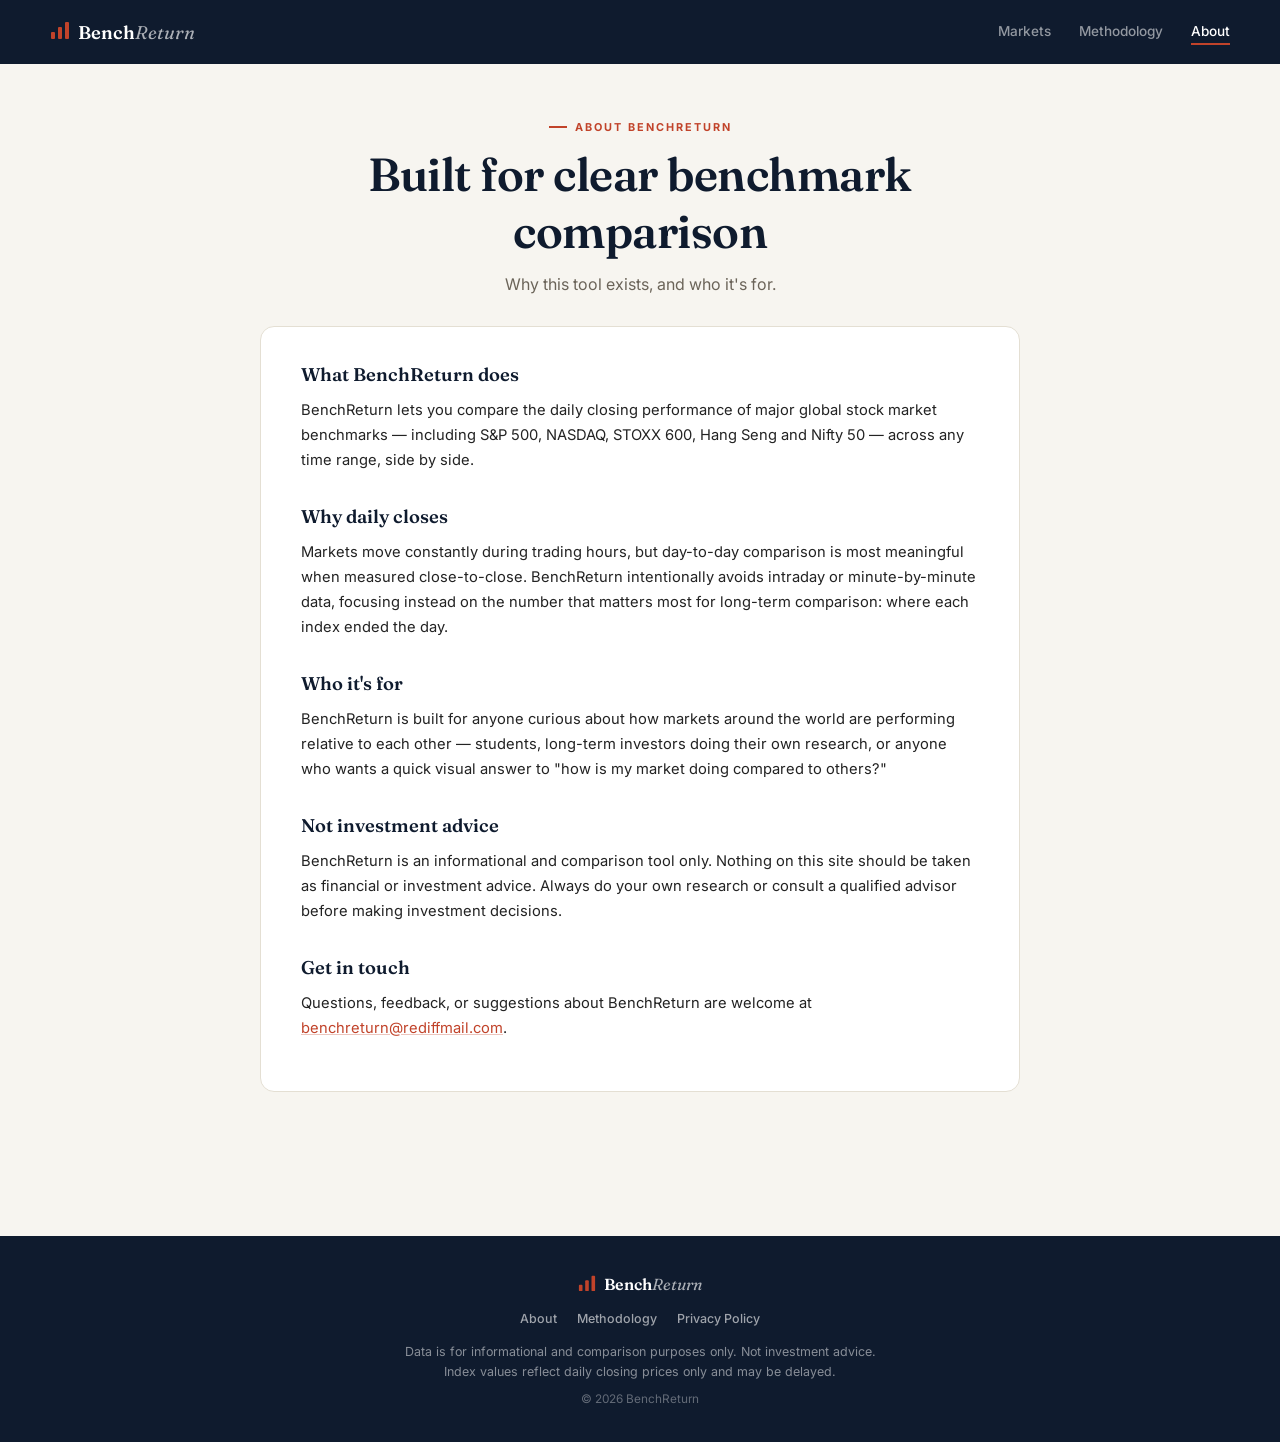
==== about.html @ 098706b5 "Add files via upload" ====
﻿<!DOCTYPE html>
<html lang="en">
<head>
<meta charset="UTF-8">
<meta name="viewport" content="width=device-width, initial-scale=1.0">
<title>About · BenchReturn</title>
<meta name="description" content="Learn about BenchReturn — a free tool for comparing daily benchmark index returns across global stock markets, including S&P 500, NASDAQ, STOXX 600, Hang Seng, and Nifty 50.">
<link rel="preconnect" href="https://fonts.googleapis.com">
<link rel="preconnect" href="https://fonts.gstatic.com" crossorigin>
<link href="https://fonts.googleapis.com/css2?family=Fraunces:opsz,wght@9..144,400;9..144,500;9..144,600;9..144,700&family=Inter:wght@400;500;600;700&display=swap" rel="stylesheet">
<link rel="stylesheet" href="assets/css/styles.css">
</head>
<body>

<header class="site-header">
  <div class="header-inner">
    <a href="index.html" class="logo">
        <span class="logo-mark">
        <svg width="20" height="20" viewBox="0 0 20 20" fill="none" xmlns="http://www.w3.org/2000/svg">
          <rect x="1" y="12" width="4" height="7" rx="1" fill="currentColor"/>
          <rect x="8" y="7" width="4" height="12" rx="1" fill="currentColor"/>
          <rect x="15" y="2" width="4" height="17" rx="1" fill="currentColor"/>
        </svg>
      </span>
      <span class="logo-text">Bench<em>Return</em></span>
    </a>
    <nav class="header-nav">
      <a href="index.html" class="nav-link">Markets</a>
      <a href="methodology.html" class="nav-link">Methodology</a>
      <a href="about.html" class="nav-link active">About</a>
    </nav>
  </div>
</header>

<main>

  <section class="page-intro legal-intro">
    <p class="eyebrow">About BenchReturn</p>
    <h1 class="page-title">Built for clear benchmark comparison</h1>
    <p class="page-sub">Why this tool exists, and who it's for.</p>
  </section>

  <section class="legal-content">

    <h2>What BenchReturn does</h2>
    <p>BenchReturn lets you compare the daily closing performance of major global stock market benchmarks — including S&amp;P 500, NASDAQ, STOXX 600, Hang Seng and Nifty 50 — across any time range, side by side.</p>

    <h2>Why daily closes</h2>
    <p>Markets move constantly during trading hours, but day-to-day comparison is most meaningful when measured close-to-close. BenchReturn intentionally avoids intraday or minute-by-minute data, focusing instead on the number that matters most for long-term comparison: where each index ended the day.</p>

    <h2>Who it's for</h2>
    <p>BenchReturn is built for anyone curious about how markets around the world are performing relative to each other — students, long-term investors doing their own research, or anyone who wants a quick visual answer to "how is my market doing compared to others?"</p>

    <h2>Not investment advice</h2>
    <p>BenchReturn is an informational and comparison tool only. Nothing on this site should be taken as financial or investment advice. Always do your own research or consult a qualified advisor before making investment decisions.</p>

<h2>Get in touch</h2>
    <p>Questions, feedback, or suggestions about BenchReturn are welcome at <a href="mailto:benchreturn@rediffmail.com">benchreturn@rediffmail.com</a>.</p>

  </section>

</main>

<footer class="site-footer">
  <div class="footer-inner">
    <div class="footer-brand">
      <span class="logo-mark">
        <svg width="18" height="18" viewBox="0 0 20 20" fill="none" xmlns="http://www.w3.org/2000/svg">
          <rect x="1" y="12" width="4" height="7" rx="1" fill="currentColor"/>
          <rect x="8" y="7" width="4" height="12" rx="1" fill="currentColor"/>
          <rect x="15" y="2" width="4" height="17" rx="1" fill="currentColor"/>
        </svg>
      </span>
      <span class="logo-text">Bench<em>Return</em></span>
    </div>
    <nav class="footer-nav">
      <a href="about.html">About</a>
      <a href="methodology.html">Methodology</a>
      <a href="privacy-policy.html">Privacy Policy</a>
    </nav>
    <p class="footer-disclaimer">Data is for informational and comparison purposes only. Not investment advice. Index values reflect daily closing prices only and may be delayed.</p>
    <p class="footer-copy">&copy; 2026 BenchReturn</p>
  </div>
</footer>

</body>
</html>
---- assets/css/styles.css ----
﻿/* ════════════════════════════════════
   INDEXWATCH — GLOBAL MARKET COMPARISON
   Design tokens
════════════════════════════════════ */

:root {
  /* Color */
  --navy:        #0F1B2E;
  --navy-soft:   #1B2D47;
  --cream:       #F7F5F0;
  --paper:       #FFFFFF;
  --border:      #E4DFD3;
  --ink:         #232323;
  --muted:       #6B6459;

  /* Index colors */
  --c-nifty:     #2E86AB;
  --c-sp500:     #C1432A;
  --c-nasdaq:    #3D5A80;
  --c-shanghai:  #B8860B;
  --c-dax:       #5C7A5C;

  /* Signal */
  --gain:        #1A7A4C;
  --loss:        #B8312F;

  --ease: cubic-bezier(0.4, 0, 0.2, 1);
}

* { box-sizing: border-box; }

html { scroll-behavior: smooth; }

body {
  margin: 0;
  background: var(--cream);
  color: var(--ink);
  font-family: 'Inter', sans-serif;
  -webkit-font-smoothing: antialiased;
   overflow-x: hidden;
}

a { color: inherit; text-decoration: none; }

:focus-visible {
  outline: 2px solid var(--c-nifty);
  outline-offset: 2px;
}

@media (prefers-reduced-motion: reduce) {
  *, *::before, *::after {
    animation-duration: 0.001ms !important;
    transition-duration: 0.001ms !important;
  }
}

/* ── Header ── */
.site-header {
  background: var(--navy);
  padding: 0 24px;
  position: relative;
}

@media (max-width: 640px) {
  .site-header {
    position: relative;
  }
}

.header-inner {
  max-width: 1180px;
  margin: 0 auto;
  display: flex;
  align-items: center;
  justify-content: space-between;
  height: 64px;
}

.logo {
  display: flex;
  align-items: center;
  gap: 8px;
  font-family: 'Fraunces', serif;
  font-size: 1.15rem;
  font-weight: 600;
  color: var(--paper);
}

.logo-mark {
  color: var(--c-sp500);
  font-size: 1.3rem;
}

.logo-text em {
  font-style: italic;
  font-weight: 400;
  color: rgba(255,255,255,0.65);
}

.header-nav {
  display: flex;
  gap: 28px;
}

.nav-link {
  font-size: 0.85rem;
  font-weight: 500;
  color: rgba(255,255,255,0.55);
  padding: 4px 0;
  border-bottom: 2px solid transparent;
  transition: color 0.2s var(--ease);
}

.nav-link:hover { color: rgba(255,255,255,0.85); }

.nav-link.active {
  color: var(--paper);
  border-bottom-color: var(--c-sp500);
}

.hamburger-btn {
  display: none;
  flex-direction: column;
  justify-content: center;
  gap: 5px;
  width: 32px;
  height: 32px;
  padding: 0;
  background: none;
  border: none;
  cursor: pointer;
}

.hamburger-bar {
  display: block;
  width: 100%;
  height: 2px;
  background: var(--paper);
  border-radius: 2px;
}

@media (max-width: 640px) {
  .header-nav {
    display: none;
    position: absolute;
    top: 64px;
    left: 0;
    right: 0;
    flex-direction: column;
    gap: 0;
    background: var(--navy);
    border-top: 1px solid rgba(255,255,255,0.1);
    box-shadow: 0 8px 20px rgba(15,27,46,0.25);
    z-index: 20;
  }

  .header-nav.open {
    display: flex;
  }

  .header-nav .nav-link {
    padding: 14px 24px;
    border-bottom: 1px solid rgba(255,255,255,0.08);
  }

  .header-nav .nav-link.active {
    border-left: 3px solid var(--c-sp500);
    padding-left: 21px;
  }

  .hamburger-btn {
    display: flex;
  }
}

/* ── Page intro ── */
main {
  max-width: 1180px;
  margin: 0 auto;
  padding: 0 24px 64px;
}

.page-intro {
  padding: 48px 0 28px;
}

.eyebrow {
  display: inline-flex;
  align-items: center;
  gap: 8px;
  font-size: 0.68rem;
  font-weight: 700;
  letter-spacing: 2px;
  text-transform: uppercase;
  color: var(--c-sp500);
  margin: 0 0 12px;
}

.eyebrow::before {
  content: '';
  width: 18px;
  height: 2px;
  background: var(--c-sp500);
}

.page-title {
  font-family: 'Fraunces', serif;
  font-size: clamp(2rem, 5vw, 2.9rem);
  font-weight: 600;
  letter-spacing: -0.5px;
  margin: 0 0 12px;
  color: var(--navy);
}

.page-subtitle {
  font-family: 'Fraunces', serif;
  font-size: clamp(1.2rem, 5vw, 0.9rem);
  font-weight: 500;
  letter-spacing: -0.4px;
  margin: 0 0 12px;
  color: var(--navy);
}

.page-sub {
  font-size: 1rem;
  color: var(--muted);
  max-width: 560px;
  line-height: 1.6;
  margin: 0;
}

/* ── Range selector bar ── */
.custom-range-panel {
  position: sticky;
  top: 104px;
  z-index: 15;
}

.range-bar {
  position: sticky;
  top: 0;
  z-index: 11;
  background: var(--paper);
  border: 1.5px solid var(--border);
  border-radius: 14px;
  padding: 18px 20px;
  margin-bottom: 0px;
  box-shadow: 0 4px 20px rgba(15,27,46,0.06);
  display: grid;
  grid-template-columns: 1fr auto;
  column-gap: 16px;
}

.range-bar-inner {
  display: flex;
  gap: 8px;
  flex-wrap: wrap;
  grid-column: 1;
  grid-row: 1;
}

.range-btn {
  font-family: 'Inter', sans-serif;
  font-size: 0.82rem;
  font-weight: 600;
  color: var(--muted);
  background: var(--cream);
  border: 1.5px solid var(--border);
  border-radius: 8px;
  padding: 8px 14px;
  cursor: pointer;
  transition: all 0.18s var(--ease);
}

.range-btn:hover {
  border-color: var(--c-nifty);
  color: var(--navy);
}

.range-btn.active {
  background: var(--navy);
  border-color: var(--navy);
  color: var(--paper);
}



@media (max-width: 640px) {
  .range-btn-custom { margin-left: 0; }
}

.custom-range-panel {
  display: flex;
  gap: 14px;
  align-items: end;
  flex-wrap: wrap;
  margin: 0 auto;
  margin-bottom: 28px;
  padding: 14px 20px;
  border-top: 1px solid var(--border);
  max-width: 1180px;
  background: var(--paper);
  border-left: 1.5px solid var(--border);
  border-right: 1.5px solid var(--border);
  border-bottom: 1.5px solid var(--border);
  border-radius: 14px;
}

.custom-range-panel[hidden] {
  display: none;
}

.custom-range-panel label {
  display: flex;
  flex-direction: column;
  gap: 4px;
  font-size: 0.78rem;
  color: var(--muted);
  font-weight: 500;
}

.custom-range-panel input[type="date"] {
  font-family: 'Inter', sans-serif;
  padding: 7px 10px;
  border: 1.5px solid var(--border);
  border-radius: 6px;
  font-size: 0.85rem;
}

.custom-range-panel input[type="date"]:disabled,
.apply-btn:disabled {
  opacity: 0.4;
  cursor: not-allowed;
  pointer-events: none;
}

.apply-btn {
  background: var(--c-sp500);
  color: var(--paper);
  border: none;
  border-radius: 6px;
  padding: 8px 18px;
  font-size: 0.82rem;
  font-weight: 600;
  cursor: pointer;
  transition: opacity 0.18s var(--ease);
}

.apply-btn:hover { opacity: 0.88; }

.range-context {
  grid-column: 1;
  margin: 14px 0 0;
  font-size: 0.78rem;
  color: var(--muted);
}

.last-updated-inline {
  font-size: 0.76rem;
  color: var(--muted);
  text-align: right;
  align-self: start;
  margin: 0;
  grid-column: 2;
  grid-row: 1;
}

.last-updated-inline strong {
  color: var(--navy);
  font-weight: 600;
}

.last-updated-note {
  opacity: 0.65;
}

/* ── Data grid: table + chart ── */
.data-grid {
  display: grid;
  grid-template-columns: minmax(280px, 38%) 1fr;
  gap: 20px;
  align-items: start;
}

@media (max-width: 900px) {
  .data-grid {
    grid-template-columns: 1fr;
  }
}

.panel {
  background: var(--paper);
  border: 1.5px solid var(--border);
  border-radius: 14px;
  padding: 24px;
}

.panel-title {
  font-family: 'Fraunces', serif;
  font-size: 1.1rem;
  font-weight: 600;
  color: var(--navy);
  margin: 0 0 16px;
}

/* ── Return table ── */
.return-table {
  width: 100%;
  border-collapse: collapse;
  font-size: 0.92rem;
}

.return-table th {
  text-align: left;
  font-size: 0.66rem;
  font-weight: 700;
  letter-spacing: 1.5px;
  text-transform: uppercase;
  color: var(--muted);
  padding: 0 0 10px;
  border-bottom: 1.5px solid var(--border);
}

.return-table .rt-return { text-align: right; }

.return-table td {
  padding: 13px 0;
  border-bottom: 1px solid var(--border);
  transition: opacity 0.25s var(--ease);
}

.return-table tbody tr:last-child td { border-bottom: none; }

.rt-market-cell {
  display: flex;
  align-items: center;
  gap: 10px;
  font-weight: 600;
  color: var(--ink);
}

.rt-dot {
  width: 9px;
  height: 9px;
  border-radius: 50%;
  flex-shrink: 0;
}

.rt-return-cell {
  text-align: right;
  font-variant-numeric: tabular-nums;
  font-weight: 700;
  font-size: 0.98rem;
}

.rt-return-cell.gain { color: var(--gain); }
.rt-return-cell.loss { color: var(--loss); }

.table-fade {
  opacity: 0;
}

/* ── Best performers ── */
.best-performer {
  margin-top: 26px;
  padding-top: 22px;
  border-top: 1.5px solid var(--border);
}

.bp-title {
  font-size: 0.7rem;
  font-weight: 700;
  letter-spacing: 1.5px;
  text-transform: uppercase;
  color: var(--muted);
  margin: 0 0 14px;
}

.bp-list {
  list-style: none;
  margin: 0;
  padding: 0;
  display: flex;
  flex-direction: column;
  gap: 10px;
}

.bp-list li {
  display: flex;
  align-items: center;
  gap: 10px;
  font-size: 0.88rem;
  font-variant-numeric: tabular-nums;
}

.bp-rank {
  font-family: 'Fraunces', serif;
  font-weight: 600;
  font-size: 0.95rem;
  color: var(--border);
  width: 18px;
  flex-shrink: 0;
}

.bp-list li:first-child .bp-rank { color: var(--c-sp500); }

.bp-dot {
  width: 8px;
  height: 8px;
  border-radius: 50%;
  flex-shrink: 0;
}

.bp-name {
  flex: 1;
  font-weight: 500;
}

.bp-value {
  font-weight: 700;
}

.bp-value.gain { color: var(--gain); }
.bp-value.loss { color: var(--loss); }

/* ── Chart panel ── */
.chart-panel-head {
  display: flex;
  align-items: center;
  justify-content: space-between;
  flex-wrap: wrap;
  gap: 12px;
  margin-bottom: 4px;
}

.chart-mode-toggle {
  display: flex;
  gap: 4px;
  background: var(--cream);
  border-radius: 8px;
  padding: 3px;
}

.mode-btn {
  font-family: 'Inter', sans-serif;
  font-size: 0.75rem;
  font-weight: 600;
  color: var(--muted);
  background: transparent;
  border: none;
  border-radius: 6px;
  padding: 6px 12px;
  cursor: pointer;
  transition: all 0.18s var(--ease);
}

.mode-btn.active {
  background: var(--paper);
  color: var(--navy);
  box-shadow: 0 1px 4px rgba(15,27,46,0.12);
}

/* ── Index picker checkboxes ── */
.index-picker {
  display: flex;
  flex-wrap: wrap;
  gap: 10px;
  border: none;
  margin: 16px 0 20px;
  padding: 0;
}

.index-picker legend {
  width: 100%;
  font-size: 0.7rem;
  font-weight: 700;
  letter-spacing: 1px;
  text-transform: uppercase;
  color: var(--muted);
  margin-bottom: 10px;
  padding: 0;
}

.idx-chip {
  display: flex;
  align-items: center;
  gap: 7px;
  font-size: 0.82rem;
  font-weight: 600;
  padding: 7px 13px 7px 10px;
  border-radius: 20px;
  border: 1.5px solid var(--border);
  background: var(--cream);
  cursor: pointer;
  transition: all 0.18s var(--ease);
  user-select: none;
}

.idx-chip input {
  position: absolute;
  opacity: 0;
  pointer-events: none;
}

.idx-chip .idx-dot {
  width: 9px;
  height: 9px;
  border-radius: 50%;
  flex-shrink: 0;
  opacity: 0.35;
  transition: opacity 0.18s var(--ease);
}

.idx-chip.checked {
  border-color: currentColor;
  background: var(--paper);
}

.idx-chip.checked .idx-dot { opacity: 1; }

.idx-chip.disabled {
  opacity: 0.4;
  cursor: not-allowed;
}

/* ── Chart canvas ── */


.chart-wrap {
  position: relative;
  width: 100%;
  height: 360px;
  min-height: 260px;
  display: block;          /* ← prevents flex/grid collapsing it */
}

#comparisonChart {
  max-width: 100%;
}

.chart-summary {
  margin-top: 20px;
  padding-top: 16px;
  border-top: 1.5px solid var(--border);
}

.chart-summary p {
  font-size: 0.86rem;
  line-height: 1.6;
  color: var(--ink);
  margin: 0 0 8px;
}

.chart-summary p:last-child {
  margin-bottom: 0;
  color: var(--muted);
}

.chart-summary-caveat {
  font-size: 0.8rem;
  font-style: italic;
  color: var(--muted);
  padding-bottom: 10px;
  margin-bottom: 12px !important;
  border-bottom: 1px dashed var(--border);
}

/* ── Explainer ── */
.explainer {
  margin-top: 32px;
  padding: 20px 24px;
  background: var(--paper);
  border: 1.5px solid var(--border);
  border-radius: 14px;
}

.explainer p {
  margin: 0;
  font-size: 0.84rem;
  color: var(--muted);
  line-height: 1.7;
}

.explainer strong { color: var(--navy); }

/* ── Footer ── */
.site-footer {
  background: var(--navy);
  padding: 36px 24px;
  margin-top: 40px;
}

.footer-inner {
  max-width: 1180px;
  margin: 0 auto;
  text-align: center;
}

.footer-brand {
  display: inline-flex;
  align-items: center;
  gap: 8px;
  font-family: 'Fraunces', serif;
  font-size: 1rem;
  font-weight: 600;
  color: var(--paper);
  margin-bottom: 14px;
}

.footer-nav {
  display: flex;
  justify-content: center;
  gap: 20px;
  margin-bottom: 16px;
}

.footer-nav a {
  font-size: 0.78rem;
  font-weight: 500;
  color: rgba(255,255,255,0.6);
  transition: color 0.18s var(--ease);
}

.footer-nav a:hover {
  color: var(--paper);
}

.footer-disclaimer {
  font-size: 0.78rem;
  color: rgba(255,255,255,0.5);
  max-width: 480px;
  margin: 0 auto 10px;
  line-height: 1.6;
}

.footer-copy {
  font-size: 0.74rem;
  color: rgba(255,255,255,0.35);
  margin: 0;
}

/* ════════════════════════════════════
   PRIVACY POLICY
════════════════════════════════════ */

.legal-content {
  background: var(--paper);
  border: 1.5px solid var(--border);
  border-radius: 14px;
  padding: 36px 40px;
  margin: 0 auto 40px;
  max-width: 760px;
}

.legal-content h2 {
  font-family: 'Fraunces', serif;
  font-size: 1.15rem;
  font-weight: 600;
  color: var(--navy);
  margin: 32px 0 12px;
}

.legal-content h2:first-child {
  margin-top: 0;
}

.legal-content p {
  font-size: 0.92rem;
  line-height: 1.7;
  color: var(--ink);
  margin: 0 0 14px;
}

.legal-content ul {
  margin: 0 0 14px;
  padding-left: 22px;
}

.legal-content li {
  font-size: 0.92rem;
  line-height: 1.7;
  color: var(--ink);
  margin-bottom: 8px;
}

.legal-content a {
  color: var(--c-sp500);
  text-decoration: underline;
  text-decoration-color: rgba(193,67,42,0.3);
}

.legal-content a:hover {
  text-decoration-color: var(--c-sp500);
}

.legal-content strong {
  color: var(--navy);
  font-weight: 600;
}

.legal-intro {
  text-align: center;
  max-width: 760px;
  margin-left: auto;
  margin-right: auto;
}

.legal-intro .eyebrow {
  justify-content: center;
}

.legal-intro .page-sub {
  margin-left: auto;
  margin-right: auto;
}

/* ── Mobile tuning ── */

@media (max-width: 640px) {

  .page-intro {
    padding: 24px 0 18px;
  }

  .panel {
    padding: 16px;
  }


.range-bar {
    position: static;
    padding: 8px 10px;
    display: block;
  }

  .range-bar .range-btn {
    font-size: 0.72rem;
    padding: 5px 9px;
  }

  .range-bar .last-updated-inline {
    font-size: 0.68rem;
  }

  .range-bar .range-context {
    font-size: 0.7rem;
    margin-top: 8px;
  }

  .last-updated-inline {
    text-align: left;
    margin-top: 12px;
    margin-bottom: 12px;
  }

.custom-range-panel {
    display: flex;
    flex-direction: row;
    flex-wrap: wrap;
    align-items: center;
    gap: 6px;
    position: sticky;
    top: 0px;
    left: 0;
    right: 0;
    z-index: 15;
    background: var(--paper);
    padding: 6px 10px;
    margin: 0;
    border-bottom: 1.5px solid var(--border);
    box-shadow: 0 4px 12px rgba(15,27,46,0.08);
  }

  .custom-range-panel .range-btn-custom {
    font-size: .92rem;
    padding: 5px 9px;
  }

  .custom-range-panel label {
    font-size: 0.68rem;
    gap: 2px;
  }

  .custom-range-panel input[type="date"] {
    font-size: .75rem;
    padding: 4px 6px;
  }

  .apply-btn {
    font-size: .92rem;
    padding: 5px 10px;
  }

.chart-wrap {
  height: 380px;
  min-height: 380px;
  width: auto;
  margin-left: -40px;
  margin-right: -40px;
}

}

@media (max-height: 480px) and (orientation: landscape) {
  .range-bar {
    position: static;
    margin-bottom: 0;
  }

  .custom-range-panel {
    flex-direction: row;
    flex-wrap: wrap;
    align-items: end;
  }
  .custom-range-panel label,
  .apply-btn {
    width: auto;
  }

    main {
    display: grid;
    grid-template-columns: 42% 1fr;
    grid-template-areas:
      "intro   intro"
      "range   table"
      "custom  table"
      "chart   chart"
      "explain explain";
    gap: 16px;
  }

  .page-intro  { grid-area: intro; }
  .range-bar   { grid-area: range; }
  .custom-range-panel { grid-area: custom; position: static; }
  .data-grid   { display: contents; }   /* lets its children join main's grid */
  .table-panel { grid-area: table; max-width: none; margin: 0; }
  .chart-panel { grid-area: chart; }
  .explainer   { grid-area: explain; margin-top: 0; }

  .chart-wrap {
    height: 300px;
    min-height: 240px;
  }

.range-btn {
    font-size: 0.76rem;
    padding: 6px 10px;
  }

  .custom-range-panel input[type="date"] {
    font-size: 0.78rem;
    padding: 6px 8px;
  }

  .apply-btn {
    font-size: 0.76rem;
    padding: 6px 12px;
  }

  .return-table {
    font-size: 0.85rem;
  }
}
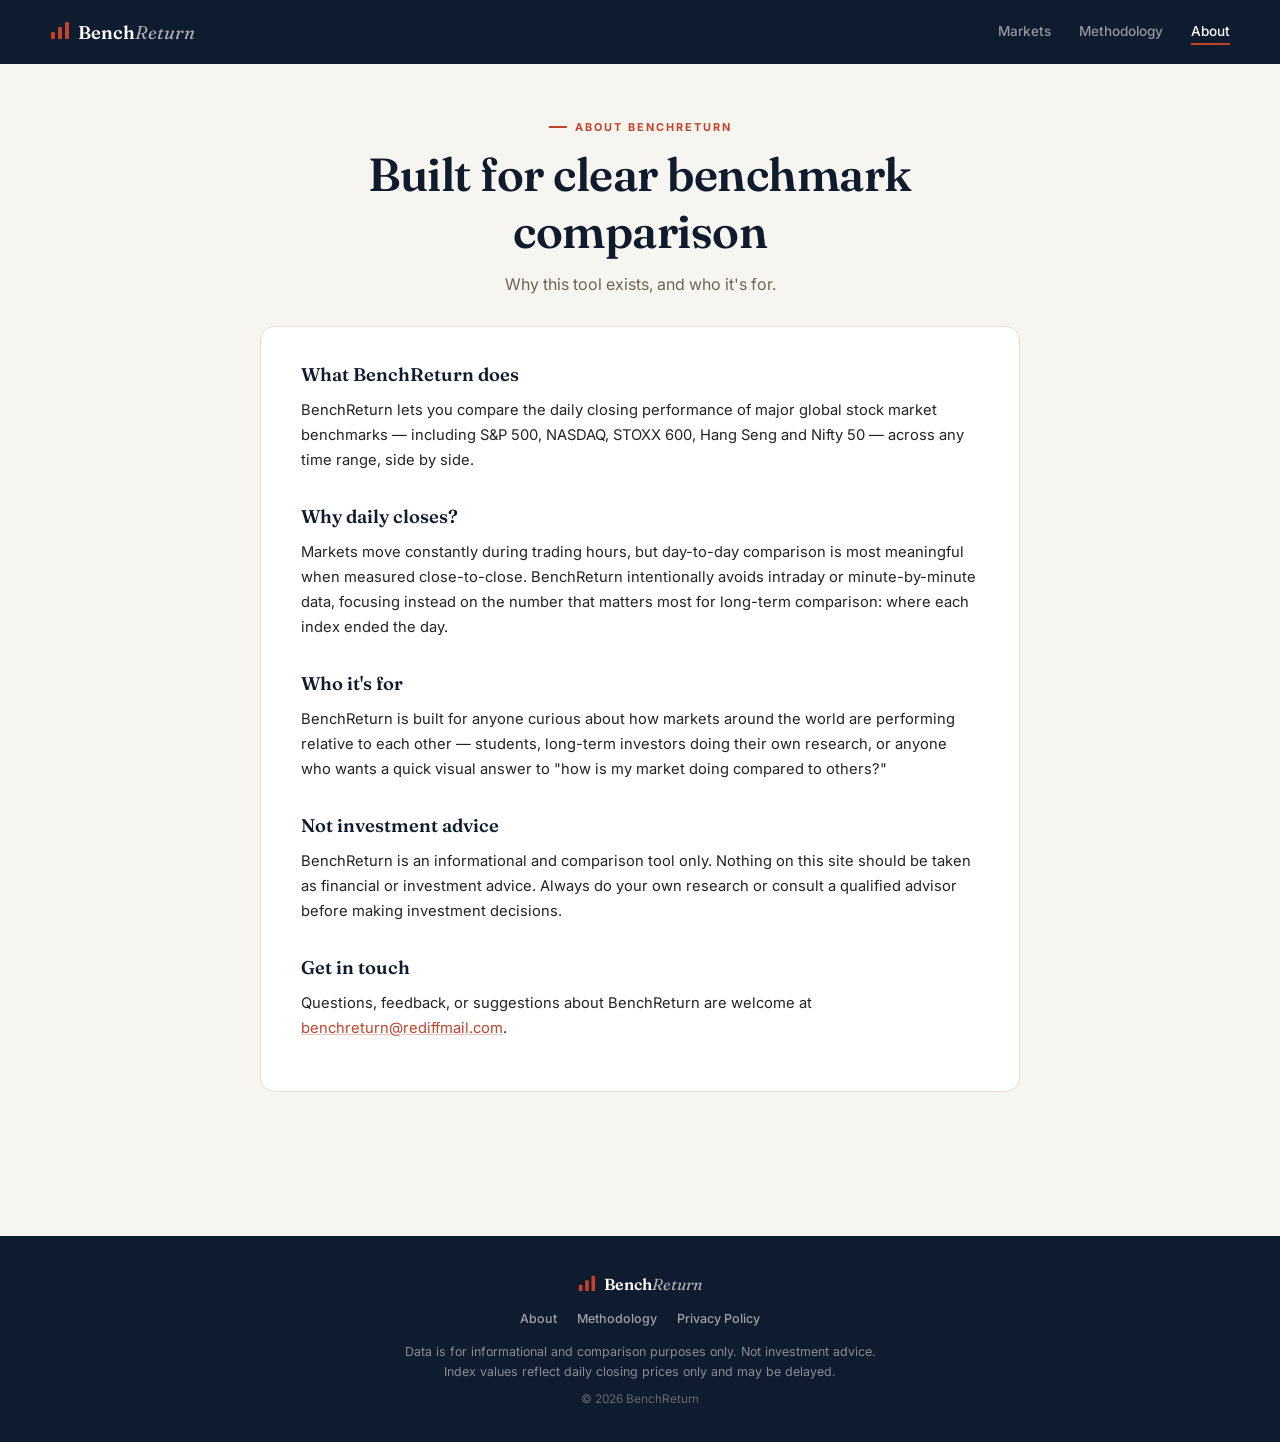
==== commit 13cb0cd2: "Update about.html" ====
--- a/about.html
+++ b/about.html
@@ -3,8 +3,21 @@
 <head>
 <meta charset="UTF-8">
 <meta name="viewport" content="width=device-width, initial-scale=1.0">
+
+<link rel="canonical" href="https://benchreturn.com/about.html">
+
+<link rel="icon" href="/favicon.ico" sizes="any">
+<link rel="apple-touch-icon" href="/apple-touch-icon.png">
+
 <title>About · BenchReturn</title>
 <meta name="description" content="Learn about BenchReturn — a free tool for comparing daily benchmark index returns across global stock markets, including S&P 500, NASDAQ, STOXX 600, Hang Seng, and Nifty 50.">
+
+<meta property="og:title" content="About · BenchReturn">
+<meta property="og:description" content="Learn about BenchReturn — a free tool for comparing daily benchmark index returns across global stock markets.">
+<meta property="og:image" content="https://benchreturn.com/og-image.png">
+<meta property="og:url" content="https://benchreturn.com/about.html">
+<meta property="og:type" content="website">
+
 <link rel="preconnect" href="https://fonts.googleapis.com">
 <link rel="preconnect" href="https://fonts.gstatic.com" crossorigin>
 <link href="https://fonts.googleapis.com/css2?family=Fraunces:opsz,wght@9..144,400;9..144,500;9..144,600;9..144,700&family=Inter:wght@400;500;600;700&display=swap" rel="stylesheet">
@@ -45,7 +58,7 @@
     <h2>What BenchReturn does</h2>
     <p>BenchReturn lets you compare the daily closing performance of major global stock market benchmarks — including S&amp;P 500, NASDAQ, STOXX 600, Hang Seng and Nifty 50 — across any time range, side by side.</p>
 
-    <h2>Why daily closes</h2>
+    <h2>Why daily closes?</h2>
     <p>Markets move constantly during trading hours, but day-to-day comparison is most meaningful when measured close-to-close. BenchReturn intentionally avoids intraday or minute-by-minute data, focusing instead on the number that matters most for long-term comparison: where each index ended the day.</p>
 
     <h2>Who it's for</h2>
@@ -84,4 +97,4 @@
 </footer>
 
 </body>
-</html>+</html>
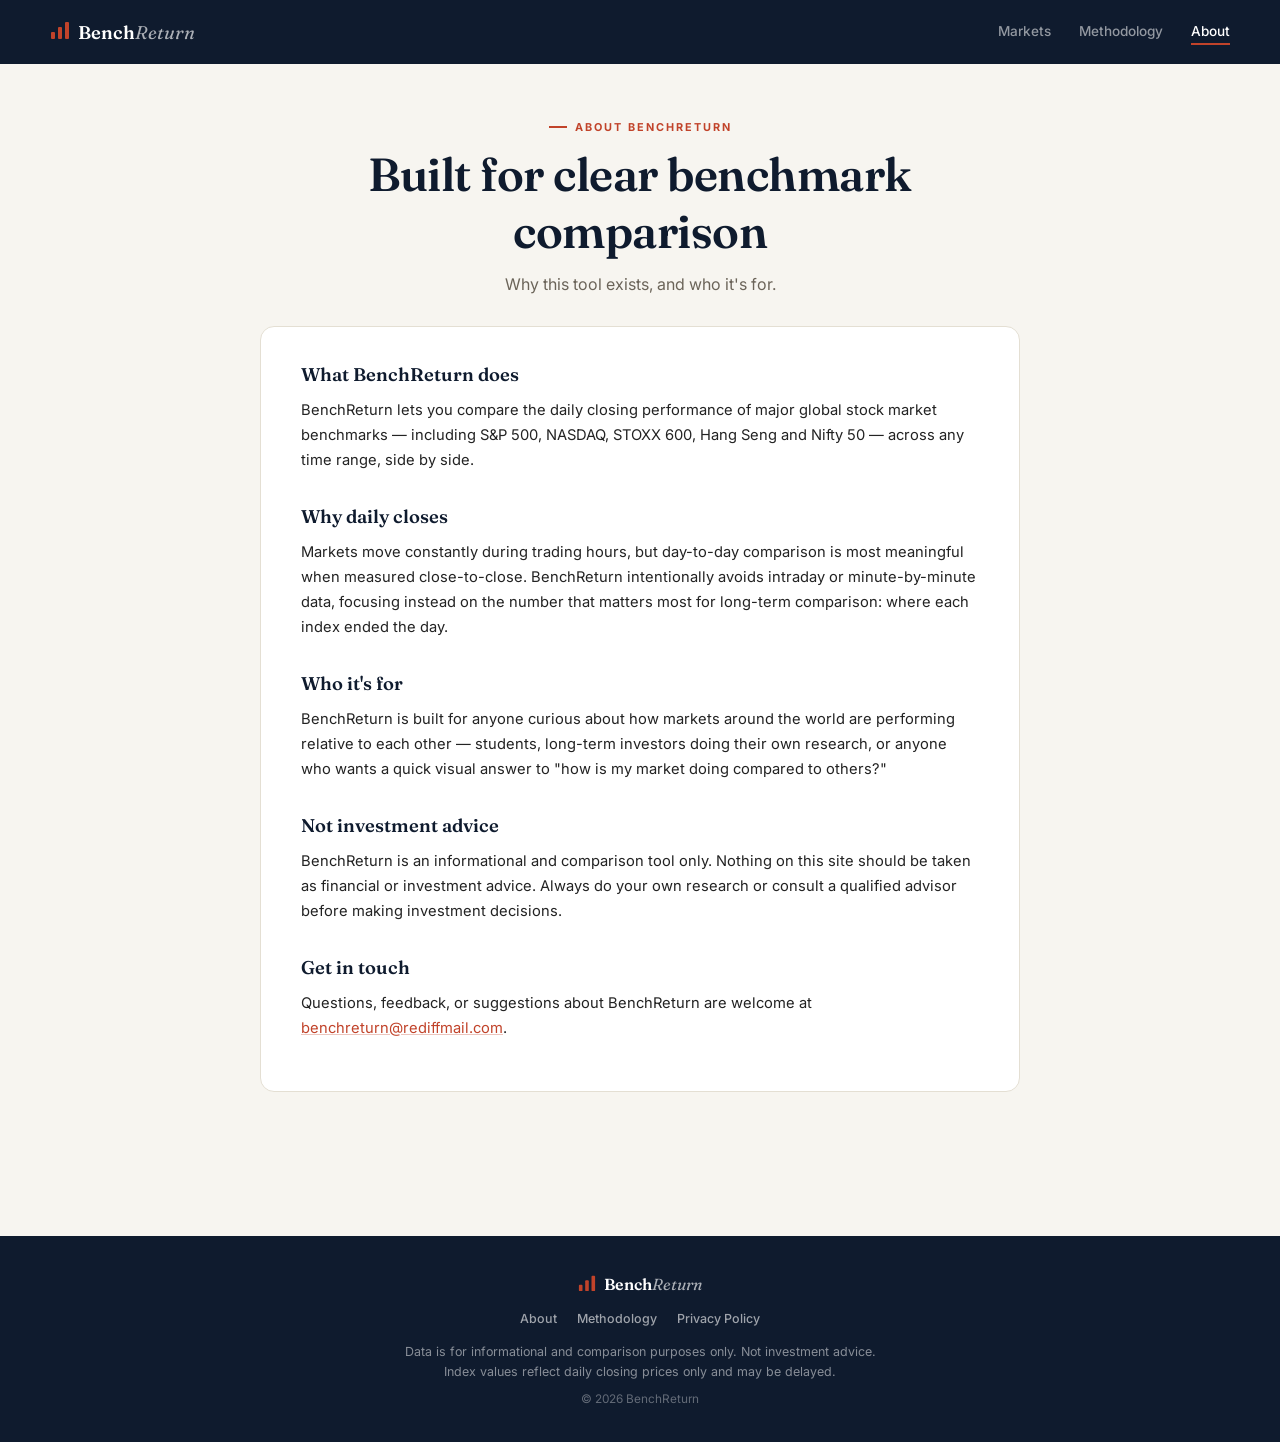
==== commit e09ed83d: "Update about.html" ====
--- a/about.html
+++ b/about.html
@@ -58,7 +58,7 @@
     <h2>What BenchReturn does</h2>
     <p>BenchReturn lets you compare the daily closing performance of major global stock market benchmarks — including S&amp;P 500, NASDAQ, STOXX 600, Hang Seng and Nifty 50 — across any time range, side by side.</p>
 
-    <h2>Why daily closes?</h2>
+    <h2>Why daily closes</h2>
     <p>Markets move constantly during trading hours, but day-to-day comparison is most meaningful when measured close-to-close. BenchReturn intentionally avoids intraday or minute-by-minute data, focusing instead on the number that matters most for long-term comparison: where each index ended the day.</p>
 
     <h2>Who it's for</h2>
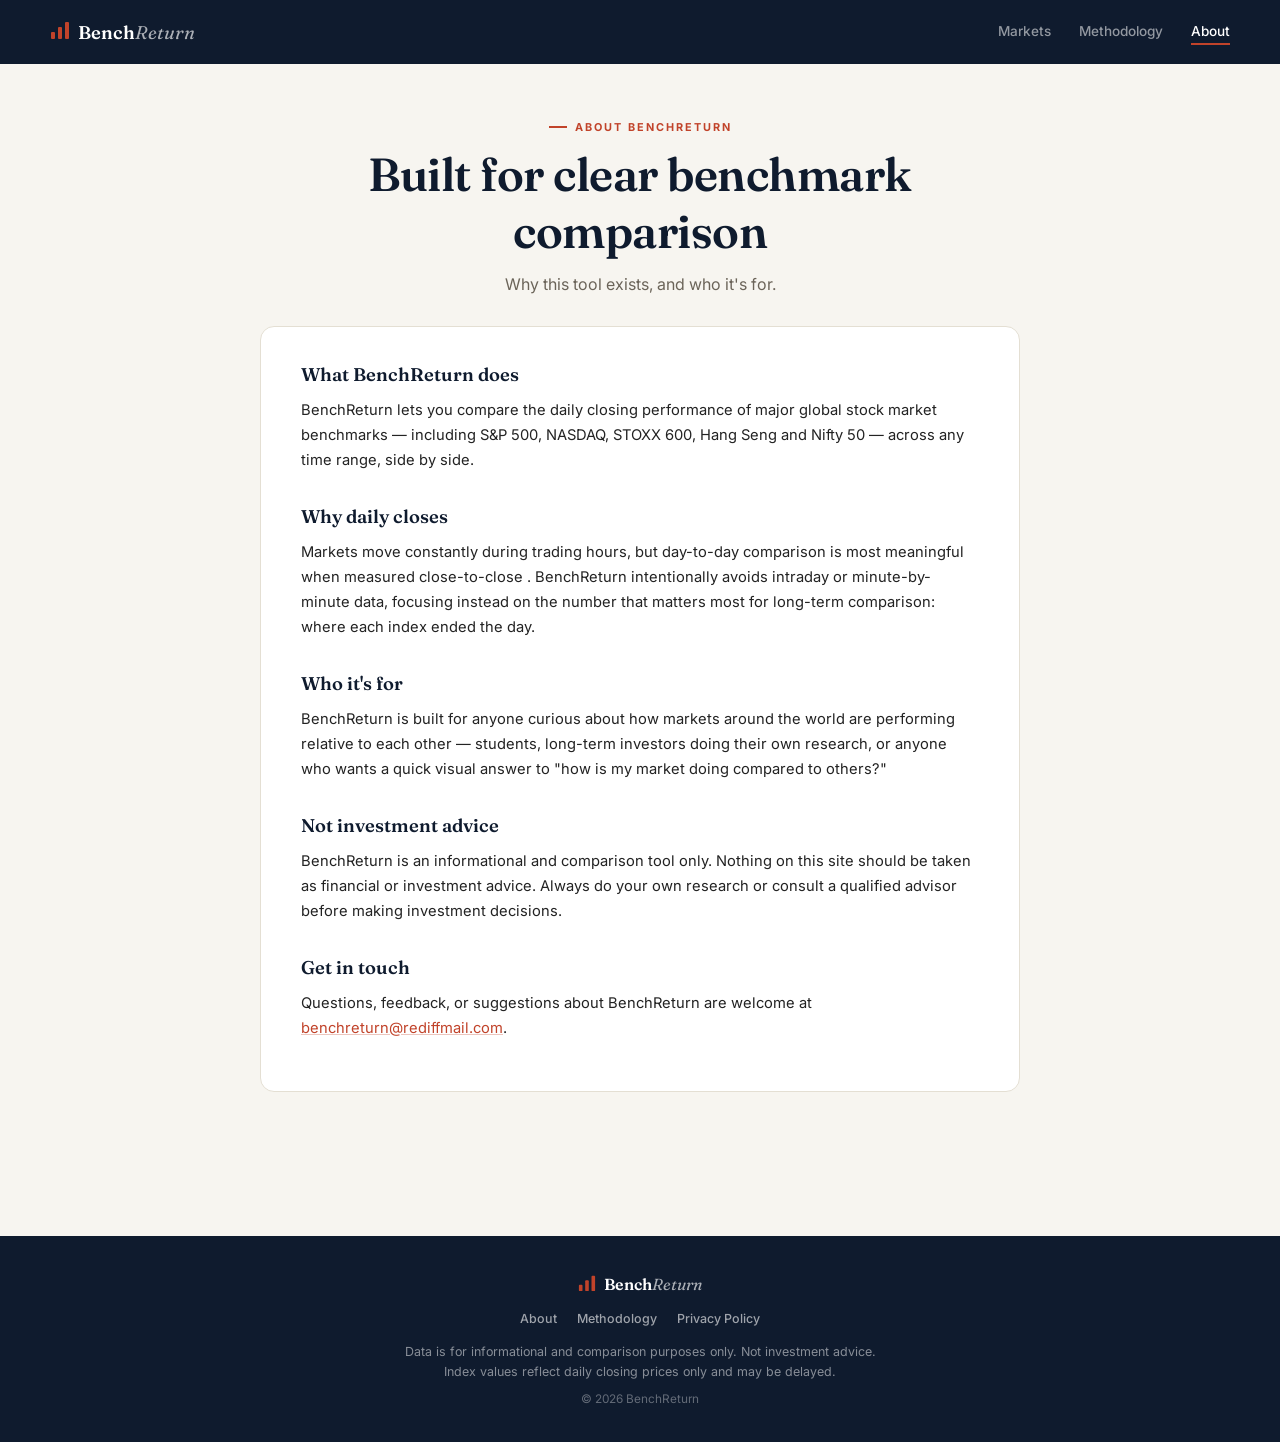
==== commit 875cef08: "Update about.html trigger job run" ====
--- a/about.html
+++ b/about.html
@@ -59,7 +59,7 @@
     <p>BenchReturn lets you compare the daily closing performance of major global stock market benchmarks — including S&amp;P 500, NASDAQ, STOXX 600, Hang Seng and Nifty 50 — across any time range, side by side.</p>
 
     <h2>Why daily closes</h2>
-    <p>Markets move constantly during trading hours, but day-to-day comparison is most meaningful when measured close-to-close. BenchReturn intentionally avoids intraday or minute-by-minute data, focusing instead on the number that matters most for long-term comparison: where each index ended the day.</p>
+    <p>Markets move constantly during trading hours, but day-to-day comparison is most meaningful when measured close-to-close . BenchReturn intentionally avoids intraday or minute-by-minute data, focusing instead on the number that matters most for long-term comparison: where each index ended the day.</p>
 
     <h2>Who it's for</h2>
     <p>BenchReturn is built for anyone curious about how markets around the world are performing relative to each other — students, long-term investors doing their own research, or anyone who wants a quick visual answer to "how is my market doing compared to others?"</p>
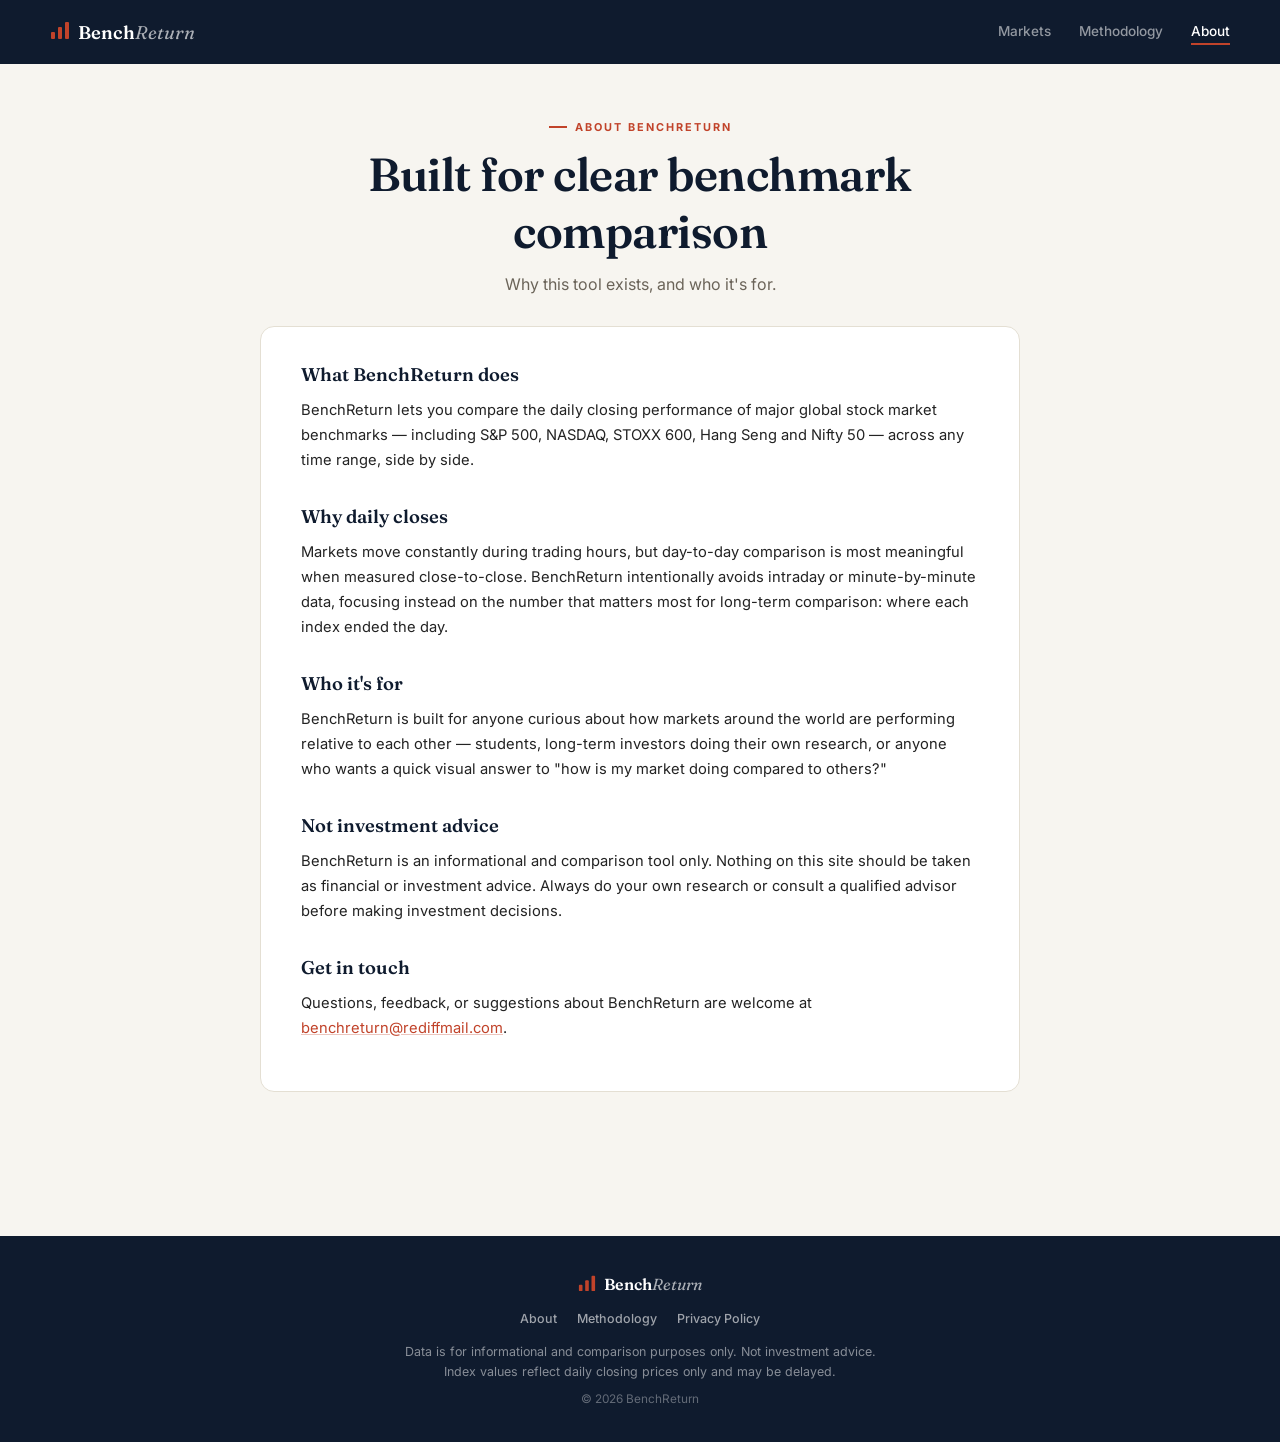
==== commit a6ff3bbc: "Update about.html" ====
--- a/about.html
+++ b/about.html
@@ -59,7 +59,7 @@
     <p>BenchReturn lets you compare the daily closing performance of major global stock market benchmarks — including S&amp;P 500, NASDAQ, STOXX 600, Hang Seng and Nifty 50 — across any time range, side by side.</p>
 
     <h2>Why daily closes</h2>
-    <p>Markets move constantly during trading hours, but day-to-day comparison is most meaningful when measured close-to-close . BenchReturn intentionally avoids intraday or minute-by-minute data, focusing instead on the number that matters most for long-term comparison: where each index ended the day.</p>
+    <p>Markets move constantly during trading hours, but day-to-day comparison is most meaningful when measured close-to-close. BenchReturn intentionally avoids intraday or minute-by-minute data, focusing instead on the number that matters most for long-term comparison: where each index ended the day.</p>
 
     <h2>Who it's for</h2>
     <p>BenchReturn is built for anyone curious about how markets around the world are performing relative to each other — students, long-term investors doing their own research, or anyone who wants a quick visual answer to "how is my market doing compared to others?"</p>
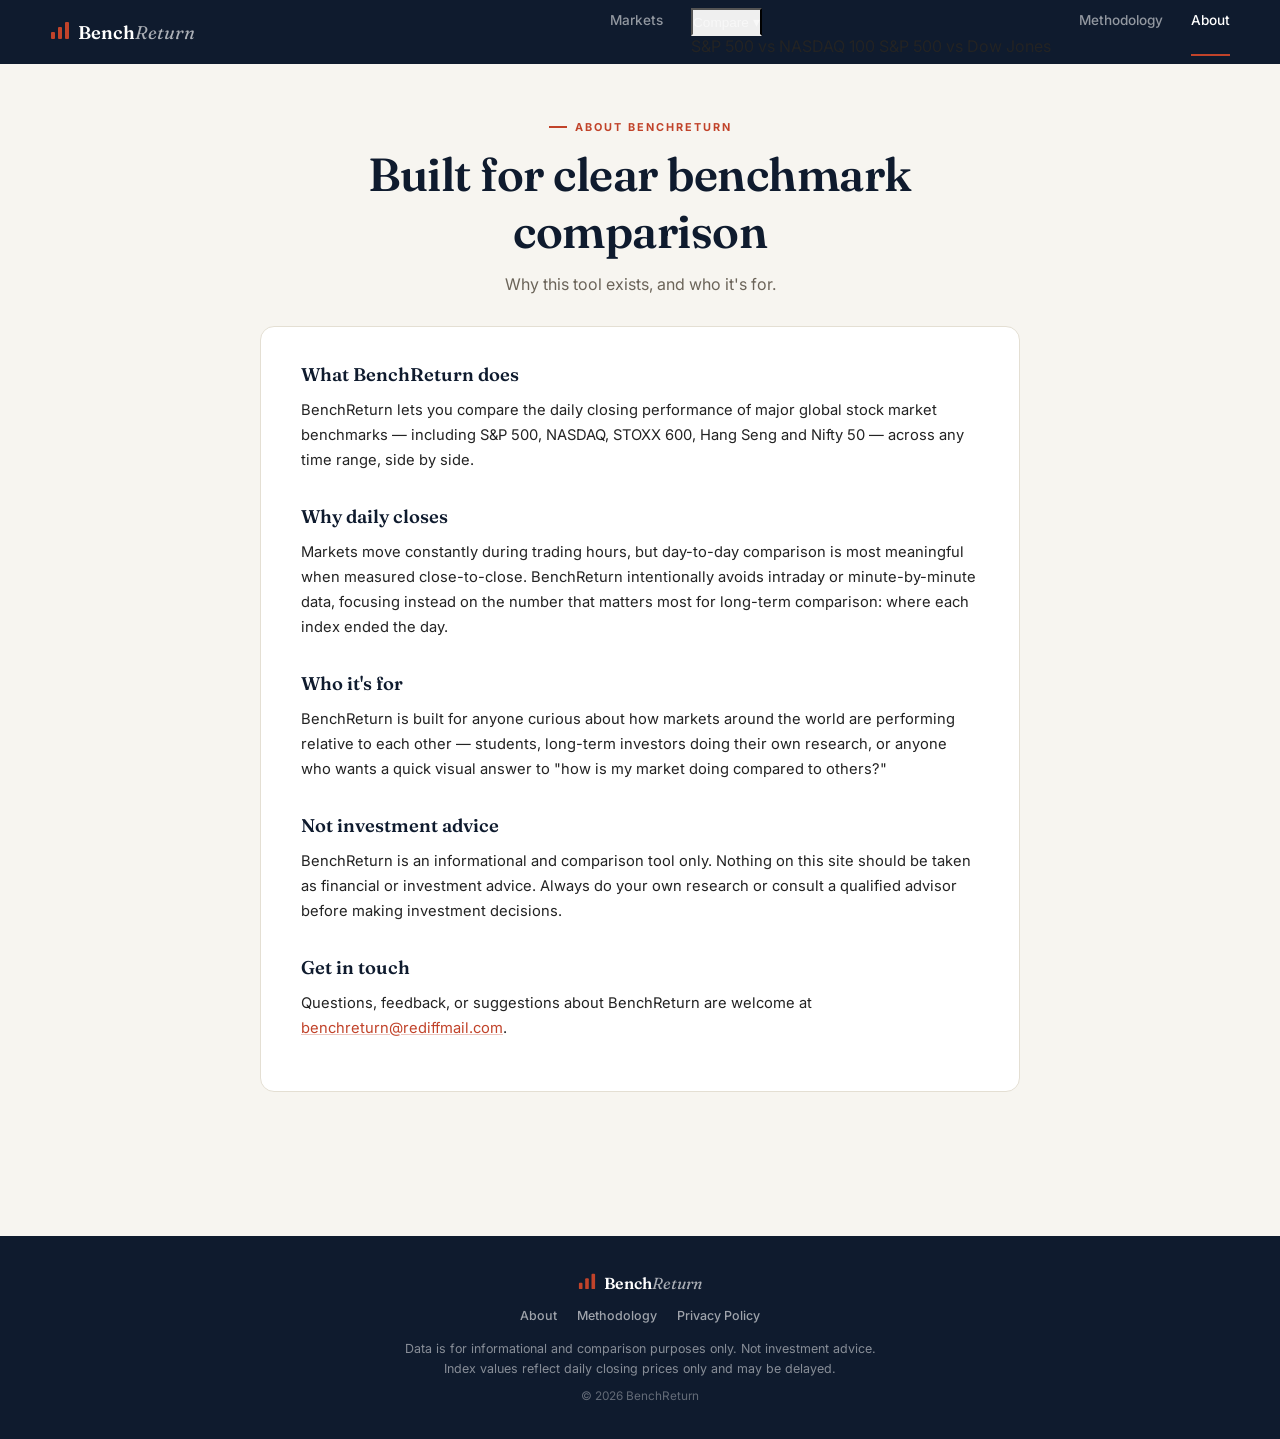
==== commit efd4a320: "Add files via upload" ====
--- a/about.html
+++ b/about.html
@@ -1,100 +1,169 @@
 ﻿<!DOCTYPE html>
 <html lang="en">
 <head>
-<meta charset="UTF-8">
-<meta name="viewport" content="width=device-width, initial-scale=1.0">
+  <meta charset="UTF-8" />
+  <meta name="viewport" content="width=device-width, initial-scale=1.0" />
 
-<link rel="canonical" href="https://benchreturn.com/about.html">
+  <link rel="canonical" href="https://benchreturn.com/about.html" />
 
-<link rel="icon" href="/favicon.ico" sizes="any">
-<link rel="apple-touch-icon" href="/apple-touch-icon.png">
+  <link rel="icon" href="/favicon.ico" sizes="any" />
+  <link rel="apple-touch-icon" href="/apple-touch-icon.png" />
 
-<title>About · BenchReturn</title>
-<meta name="description" content="Learn about BenchReturn — a free tool for comparing daily benchmark index returns across global stock markets, including S&P 500, NASDAQ, STOXX 600, Hang Seng, and Nifty 50.">
+  <title>About · BenchReturn</title>
+  <meta
+    name="description"
+    content="Learn about BenchReturn — a free tool for comparing daily benchmark index returns across global stock markets, including S&P 500, NASDAQ, STOXX 600, Hang Seng, and Nifty 50."
+  />
 
-<meta property="og:title" content="About · BenchReturn">
-<meta property="og:description" content="Learn about BenchReturn — a free tool for comparing daily benchmark index returns across global stock markets.">
-<meta property="og:image" content="https://benchreturn.com/og-image.png">
-<meta property="og:url" content="https://benchreturn.com/about.html">
-<meta property="og:type" content="website">
+  <meta property="og:title" content="About · BenchReturn" />
+  <meta
+    property="og:description"
+    content="Learn about BenchReturn — a free tool for comparing daily benchmark index returns across global stock markets."
+  />
+  <meta property="og:image" content="https://benchreturn.com/og-image.png" />
+  <meta property="og:url" content="https://benchreturn.com/about.html" />
+  <meta property="og:type" content="website" />
 
-<link rel="preconnect" href="https://fonts.googleapis.com">
-<link rel="preconnect" href="https://fonts.gstatic.com" crossorigin>
-<link href="https://fonts.googleapis.com/css2?family=Fraunces:opsz,wght@9..144,400;9..144,500;9..144,600;9..144,700&family=Inter:wght@400;500;600;700&display=swap" rel="stylesheet">
-<link rel="stylesheet" href="assets/css/styles.css">
+  <link rel="preconnect" href="https://fonts.googleapis.com" />
+  <link rel="preconnect" href="https://fonts.gstatic.com" crossorigin />
+  <link
+    href="https://fonts.googleapis.com/css2?family=Fraunces:opsz,wght@9..144,400;9..144,500;9..144,600;9..144,700&family=Inter:wght@400;500;600;700&display=swap"
+    rel="stylesheet"
+  />
+  <link rel="stylesheet" href="assets/css/styles.css" />
 </head>
 <body>
+  <!-- ============ HEADER (same as index.html with Compare dropdown) ============ -->
+  <header class="site-header">
+    <div class="header-inner">
+      <a href="index.html" class="logo">
+        <span class="logo-mark">
+          <svg width="20" height="20" viewBox="0 0 20 20" fill="none" xmlns="http://www.w3.org/2000/svg">
+            <rect x="1" y="12" width="4" height="7" rx="1" fill="currentColor"/>
+            <rect x="8" y="7" width="4" height="12" rx="1" fill="currentColor"/>
+            <rect x="15" y="2" width="4" height="17" rx="1" fill="currentColor"/>
+          </svg>
+        </span>
+        <span class="logo-text">Bench<em>Return</em></span>
+      </a>
 
-<header class="site-header">
-  <div class="header-inner">
-    <a href="index.html" class="logo">
+      <nav class="header-nav" id="headerNav">
+        <a href="index.html" class="nav-link">Markets</a>
+
+        <div class="nav-dropdown">
+          <button class="nav-link nav-dropdown-toggle" id="compareToggle" aria-haspopup="true" aria-expanded="false">
+            Compare <span class="nav-caret">▾</span>
+          </button>
+          <div class="nav-dropdown-menu">
+            <a href="sp500-vs-nasdaq100.html" class="nav-dropdown-link">S&amp;P 500 vs NASDAQ 100</a>
+            <a href="sp500-vs-dow-jones.html" class="nav-dropdown-link">S&amp;P 500 vs Dow Jones</a>
+          </div>
+        </div>
+
+        <a href="methodology.html" class="nav-link">Methodology</a>
+        <a href="about.html" class="nav-link active">About</a>
+      </nav>
+
+      <button class="hamburger-btn" id="hamburgerBtn" aria-label="Open menu" aria-expanded="false">
+        <span class="hamburger-bar"></span>
+        <span class="hamburger-bar"></span>
+        <span class="hamburger-bar"></span>
+      </button>
+    </div>
+  </header>
+
+  <main>
+    <!-- ============ PAGE INTRO ============ -->
+    <section class="page-intro legal-intro">
+      <p class="eyebrow">About BenchReturn</p>
+      <h1 class="page-title">Built for clear benchmark comparison</h1>
+      <p class="page-sub">Why this tool exists, and who it's for.</p>
+    </section>
+
+    <!-- ============ ABOUT CONTENT ============ -->
+    <section class="legal-content">
+      <h2>What BenchReturn does</h2>
+      <p>BenchReturn lets you compare the daily closing performance of major global stock market benchmarks — including S&amp;P 500, NASDAQ, STOXX 600, Hang Seng and Nifty 50 — across any time range, side by side.</p>
+
+      <h2>Why daily closes</h2>
+      <p>Markets move constantly during trading hours, but day-to-day comparison is most meaningful when measured close-to-close. BenchReturn intentionally avoids intraday or minute-by-minute data, focusing instead on the number that matters most for long-term comparison: where each index ended the day.</p>
+
+      <h2>Who it's for</h2>
+      <p>BenchReturn is built for anyone curious about how markets around the world are performing relative to each other — students, long-term investors doing their own research, or anyone who wants a quick visual answer to "how is my market doing compared to others?"</p>
+
+      <h2>Not investment advice</h2>
+      <p>BenchReturn is an informational and comparison tool only. Nothing on this site should be taken as financial or investment advice. Always do your own research or consult a qualified advisor before making investment decisions.</p>
+
+      <h2>Get in touch</h2>
+      <p>Questions, feedback, or suggestions about BenchReturn are welcome at <a href="mailto:benchreturn@rediffmail.com">benchreturn@rediffmail.com</a>.</p>
+    </section>
+  </main>
+
+  <!-- ============ FOOTER ============ -->
+  <footer class="site-footer">
+    <div class="footer-inner">
+      <div class="footer-brand">
         <span class="logo-mark">
-        <svg width="20" height="20" viewBox="0 0 20 20" fill="none" xmlns="http://www.w3.org/2000/svg">
-          <rect x="1" y="12" width="4" height="7" rx="1" fill="currentColor"/>
-          <rect x="8" y="7" width="4" height="12" rx="1" fill="currentColor"/>
-          <rect x="15" y="2" width="4" height="17" rx="1" fill="currentColor"/>
-        </svg>
-      </span>
-      <span class="logo-text">Bench<em>Return</em></span>
-    </a>
-    <nav class="header-nav">
-      <a href="index.html" class="nav-link">Markets</a>
-      <a href="methodology.html" class="nav-link">Methodology</a>
-      <a href="about.html" class="nav-link active">About</a>
-    </nav>
-  </div>
-</header>
+          <svg width="18" height="18" viewBox="0 0 20 20" fill="none" xmlns="http://www.w3.org/2000/svg">
+            <rect x="1" y="12" width="4" height="7" rx="1" fill="currentColor"/>
+            <rect x="8" y="7" width="4" height="12" rx="1" fill="currentColor"/>
+            <rect x="15" y="2" width="4" height="17" rx="1" fill="currentColor"/>
+          </svg>
+        </span>
+        <span class="logo-text">Bench<em>Return</em></span>
+      </div>
+      <nav class="footer-nav">
+        <a href="about.html">About</a>
+        <a href="methodology.html">Methodology</a>
+        <a href="privacy-policy.html">Privacy Policy</a>
+      </nav>
+      <p class="footer-disclaimer">Data is for informational and comparison purposes only. Not investment advice. Index values reflect daily closing prices only and may be delayed.</p>
+      <p class="footer-copy">&copy; 2026 BenchReturn</p>
+    </div>
+  </footer>
 
-<main>
+  <!-- ============ SCRIPTS (hamburger + dropdown) ============ -->
+  <script>
+    // Hamburger toggle
+    const hamburgerBtn = document.getElementById('hamburgerBtn');
+    const headerNav = document.getElementById('headerNav');
 
-  <section class="page-intro legal-intro">
-    <p class="eyebrow">About BenchReturn</p>
-    <h1 class="page-title">Built for clear benchmark comparison</h1>
-    <p class="page-sub">Why this tool exists, and who it's for.</p>
-  </section>
+    if (hamburgerBtn && headerNav) {
+      hamburgerBtn.addEventListener('click', () => {
+        const isOpen = headerNav.classList.toggle('open');
+        hamburgerBtn.setAttribute('aria-expanded', isOpen);
+      });
+    }
 
-  <section class="legal-content">
+    // Dropdown toggle (same as index.html)
+    document.querySelectorAll('.nav-dropdown-toggle').forEach(toggle => {
+      const dropdown = toggle.closest('.nav-dropdown');
+      toggle.addEventListener('click', (e) => {
+        e.stopPropagation();
+        const isOpen = dropdown.classList.toggle('open');
+        toggle.setAttribute('aria-expanded', isOpen);
+      });
+    });
 
-    <h2>What BenchReturn does</h2>
-    <p>BenchReturn lets you compare the daily closing performance of major global stock market benchmarks — including S&amp;P 500, NASDAQ, STOXX 600, Hang Seng and Nifty 50 — across any time range, side by side.</p>
+    // Close dropdowns on outside click
+    document.addEventListener('click', () => {
+      document.querySelectorAll('.nav-dropdown.open').forEach(d => {
+        d.classList.remove('open');
+        const btn = d.querySelector('.nav-dropdown-toggle');
+        if (btn) btn.setAttribute('aria-expanded', 'false');
+      });
+    });
 
-    <h2>Why daily closes</h2>
-    <p>Markets move constantly during trading hours, but day-to-day comparison is most meaningful when measured close-to-close. BenchReturn intentionally avoids intraday or minute-by-minute data, focusing instead on the number that matters most for long-term comparison: where each index ended the day.</p>
-
-    <h2>Who it's for</h2>
-    <p>BenchReturn is built for anyone curious about how markets around the world are performing relative to each other — students, long-term investors doing their own research, or anyone who wants a quick visual answer to "how is my market doing compared to others?"</p>
-
-    <h2>Not investment advice</h2>
-    <p>BenchReturn is an informational and comparison tool only. Nothing on this site should be taken as financial or investment advice. Always do your own research or consult a qualified advisor before making investment decisions.</p>
-
-<h2>Get in touch</h2>
-    <p>Questions, feedback, or suggestions about BenchReturn are welcome at <a href="mailto:benchreturn@rediffmail.com">benchreturn@rediffmail.com</a>.</p>
-
-  </section>
-
-</main>
-
-<footer class="site-footer">
-  <div class="footer-inner">
-    <div class="footer-brand">
-      <span class="logo-mark">
-        <svg width="18" height="18" viewBox="0 0 20 20" fill="none" xmlns="http://www.w3.org/2000/svg">
-          <rect x="1" y="12" width="4" height="7" rx="1" fill="currentColor"/>
-          <rect x="8" y="7" width="4" height="12" rx="1" fill="currentColor"/>
-          <rect x="15" y="2" width="4" height="17" rx="1" fill="currentColor"/>
-        </svg>
-      </span>
-      <span class="logo-text">Bench<em>Return</em></span>
-    </div>
-    <nav class="footer-nav">
-      <a href="about.html">About</a>
-      <a href="methodology.html">Methodology</a>
-      <a href="privacy-policy.html">Privacy Policy</a>
-    </nav>
-    <p class="footer-disclaimer">Data is for informational and comparison purposes only. Not investment advice. Index values reflect daily closing prices only and may be delayed.</p>
-    <p class="footer-copy">&copy; 2026 BenchReturn</p>
-  </div>
-</footer>
-
+    // Close dropdowns on Escape key
+    document.addEventListener('keydown', e => {
+      if (e.key === 'Escape') {
+        document.querySelectorAll('.nav-dropdown.open').forEach(d => {
+          d.classList.remove('open');
+          const btn = d.querySelector('.nav-dropdown-toggle');
+          if (btn) btn.setAttribute('aria-expanded', 'false');
+        });
+      }
+    });
+  </script>
 </body>
-</html>
+</html>
--- a/assets/css/styles.css
+++ b/assets/css/styles.css
@@ -88,7 +88,6 @@
 
 .logo-mark {
   color: var(--c-sp500);
-  font-size: 1.3rem;
 }
 
 .logo-text em {
@@ -214,7 +213,7 @@
 
 .page-subtitle {
   font-family: 'Fraunces', serif;
-  font-size: clamp(1.2rem, 5vw, 0.9rem);
+  font-size: clamp(1.4rem, 5vw, 0.9rem);
   font-weight: 500;
   letter-spacing: -0.4px;
   margin: 0 0 12px;
@@ -224,7 +223,7 @@
 .page-sub {
   font-size: 1rem;
   color: var(--muted);
-  max-width: 560px;
+  max-width: 1020px;
   line-height: 1.6;
   margin: 0;
 }
@@ -960,4 +959,322 @@
   .return-table {
     font-size: 0.85rem;
   }
+}
+
+/* ════════════════════════════════════
+   COMPARISON PAGES (S&P 500 vs NASDAQ, etc.)
+════════════════════════════════════ */
+
+.compare-chart-panel,
+.compare-metrics-panel,
+.compare-static-panel {
+  margin-top: 28px;
+}
+
+.compare-chart-wrap {
+  height: 420px;
+  min-height: 320px;
+}
+
+.compare-table {
+  width: 100%;
+  border-collapse: collapse;
+  font-size: 0.9rem;
+  margin-top: 4px;
+}
+
+.compare-table th {
+  text-align: left;
+  font-size: 0.66rem;
+  font-weight: 700;
+  letter-spacing: 1.5px;
+  text-transform: uppercase;
+  color: var(--muted);
+  padding: 0 12px 10px 0;
+  border-bottom: 1.5px solid var(--border);
+}
+
+.compare-table td {
+  padding: 13px 12px 13px 0;
+  border-bottom: 1px solid var(--border);
+  color: var(--ink);
+}
+
+.compare-table tbody tr:last-child td {
+  border-bottom: none;
+}
+
+.compare-table td:first-child {
+  font-weight: 600;
+  color: var(--navy);
+}
+
+.compare-table td:not(:first-child),
+.compare-table th:not(:first-child) {
+  text-align: center;
+  font-variant-numeric: tabular-nums;
+}
+
+.compare-note {
+  margin: 14px 0 0;
+  font-size: 0.8rem;
+  color: var(--muted);
+  font-style: italic;
+}
+
+/* ADD THIS — styles your risk note + makes the methodology link visible */
+.compare-risk-note {
+  margin: 14px 0 0;
+  font-size: 0.8rem;
+  color: var(--muted);
+  font-style: italic;
+}
+
+.compare-risk-note a {
+  color: var(--c-nifty);   /* blue — reuses your existing brand blue */
+  font-weight: 700;
+  text-decoration: underline;
+  text-decoration-color: rgba(46, 134, 171, 0.35);
+}
+
+.compare-risk-note a:hover {
+  text-decoration-color: var(--c-nifty);
+}
+
+.compare-explainer,
+.compare-invest,
+
+.compare-disclaimer {
+  margin-top: 48px;
+}
+
+.compare-explainer .panel-title,
+.compare-invest .panel-title {
+  margin-bottom: 14px;
+}
+
+.compare-explainer p,
+.compare-invest p {
+  font-size: 0.9rem;
+  color: var(--ink);
+  line-height: 1.7;
+  margin: 0 0 14px;
+}
+
+.compare-invest h3 {
+  font-family: 'Fraunces', serif;
+  font-size: 1rem;
+  font-weight: 600;
+  color: var(--navy);
+  margin: 24px 0 6px;
+}
+
+.compare-invest h4 {
+  font-size: 0.85rem;
+  font-weight: 700;
+  color: var(--muted);
+  text-transform: uppercase;
+  letter-spacing: 0.5px;
+  margin: 18px 0 10px;
+}
+
+.table-scroll {
+  overflow-x: auto;
+  -webkit-overflow-scrolling: touch;
+}
+
+
+/* ════════════════════════════════════
+   US ETFs & International / European UCITS Alternatives
+════════════════════════════════════ */
+
+.compare-section-title {
+  font-family: 'Fraunces', serif;
+  font-size: 1.1rem;
+  font-weight: 600;
+  color: var(--navy);
+  margin: 50px 0 14px;
+}
+
+.compare-subsection-title {
+  font-size: 0.85rem;
+  font-weight: 700;
+  color: var(--muted);
+  text-transform: uppercase;
+  letter-spacing: 0.5px;
+  margin: 35px 0 10px;
+}
+
+.etf-table {
+  font-size: 0.85rem;
+  min-width: 640px;
+  border: 1px solid var(--border);
+  border-radius: 10px;
+}
+
+.etf-table thead tr {
+  background: var(--navy);
+}
+
+.etf-table th {
+  color: var(--paper);
+  border-bottom: none;
+  padding: 12px 14px;
+  font-size: 0.62rem;
+}
+
+.etf-table td {
+  padding: 12px 14px;
+  vertical-align: top;
+  border-bottom: 1px solid var(--border);
+}
+
+.etf-table tbody tr:nth-child(even) {
+  background: var(--cream);
+}
+
+.etf-table tbody tr:last-child td {
+  border-bottom: none;
+}
+
+.etf-table td:first-child {
+  color: var(--c-sp500);
+  font-weight: 700;
+  white-space: nowrap;
+}
+
+.etf-table td:nth-child(2) {
+  font-weight: 600;
+  color: var(--navy);
+}
+
+.etf-table td:nth-child(3) {
+  color: var(--muted);
+  white-space: nowrap;
+}
+
+.etf-table td:nth-child(4) {
+  text-align: center;
+  font-variant-numeric: tabular-nums;
+  white-space: nowrap;
+}
+
+.etf-table td:last-child {
+  color: var(--ink);
+  line-height: 1.5;
+}
+
+.intl-etf-group {
+  margin: 0 0 20px;
+}
+
+.intl-etf-group h4 {
+  font-size: 0.78rem;
+  font-weight: 700;
+  color: var(--muted);
+  text-transform: uppercase;
+  letter-spacing: 0.5px;
+  margin: 0 0 10px;
+}
+
+.intl-etf-chips {
+  display: flex;
+  flex-wrap: wrap;
+  gap: 10px;
+}
+
+.intl-etf-chip {
+  display: inline-flex;
+  align-items: center;
+  gap: 6px;
+  padding: 8px 14px;
+  border-radius: 20px;
+  border: 1.5px solid var(--border);
+  background: var(--cream);
+  font-size: 0.85rem;
+  color: var(--ink);
+}
+
+.intl-etf-chip strong {
+  color: var(--c-nasdaq);
+}
+
+.metric-value.gain  { color: var(--gain); font-weight: 700; }
+.metric-value.loss  { color: var(--loss); font-weight: 700; }
+.metric-value.muted { color: var(--muted); }
+
+.compare-disclaimer {
+  background: var(--cream);
+}
+
+.compare-disclaimer p {
+  font-size: 0.82rem;
+}
+
+/* ════════════════════════════════════
+   RELATED COMPARISON CALLOUT (homepage)
+════════════════════════════════════ */
+
+.related-compare {
+  margin-top: 32px;
+}
+
+.related-compare-card {
+  background: var(--navy);
+  border-radius: 14px;
+  padding: 28px 32px;
+  display: flex;
+  flex-wrap: wrap;
+  align-items: center;
+  justify-content: space-between;
+  gap: 20px;
+}
+
+.related-compare-eyebrow {
+  font-size: 0.68rem;
+  font-weight: 700;
+  letter-spacing: 2px;
+  text-transform: uppercase;
+  color: var(--c-sp500);
+  margin: 0 0 6px;
+}
+
+.related-compare-title {
+  font-family: 'Fraunces', serif;
+  font-size: 1.3rem;
+  font-weight: 600;
+  color: var(--paper);
+  margin: 0 0 8px;
+}
+
+.related-compare-desc {
+  font-size: 0.88rem;
+  color: rgba(255,255,255,0.75);
+  max-width: 480px;
+  margin: 0;
+  line-height: 1.6;
+}
+
+.related-compare-btn {
+  flex-shrink: 0;
+  background: var(--c-sp500);
+  color: var(--paper);
+  font-weight: 700;
+  font-size: 0.88rem;
+  padding: 12px 22px;
+  border-radius: 8px;
+  white-space: nowrap;
+  transition: opacity 0.18s var(--ease);
+}
+
+.related-compare-btn:hover {
+  opacity: 0.88;
+}
+
+@media (max-width: 640px) {
+  .related-compare-card {
+    flex-direction: column;
+    align-items: flex-start;
+    padding: 22px 20px;
+  }
 }
